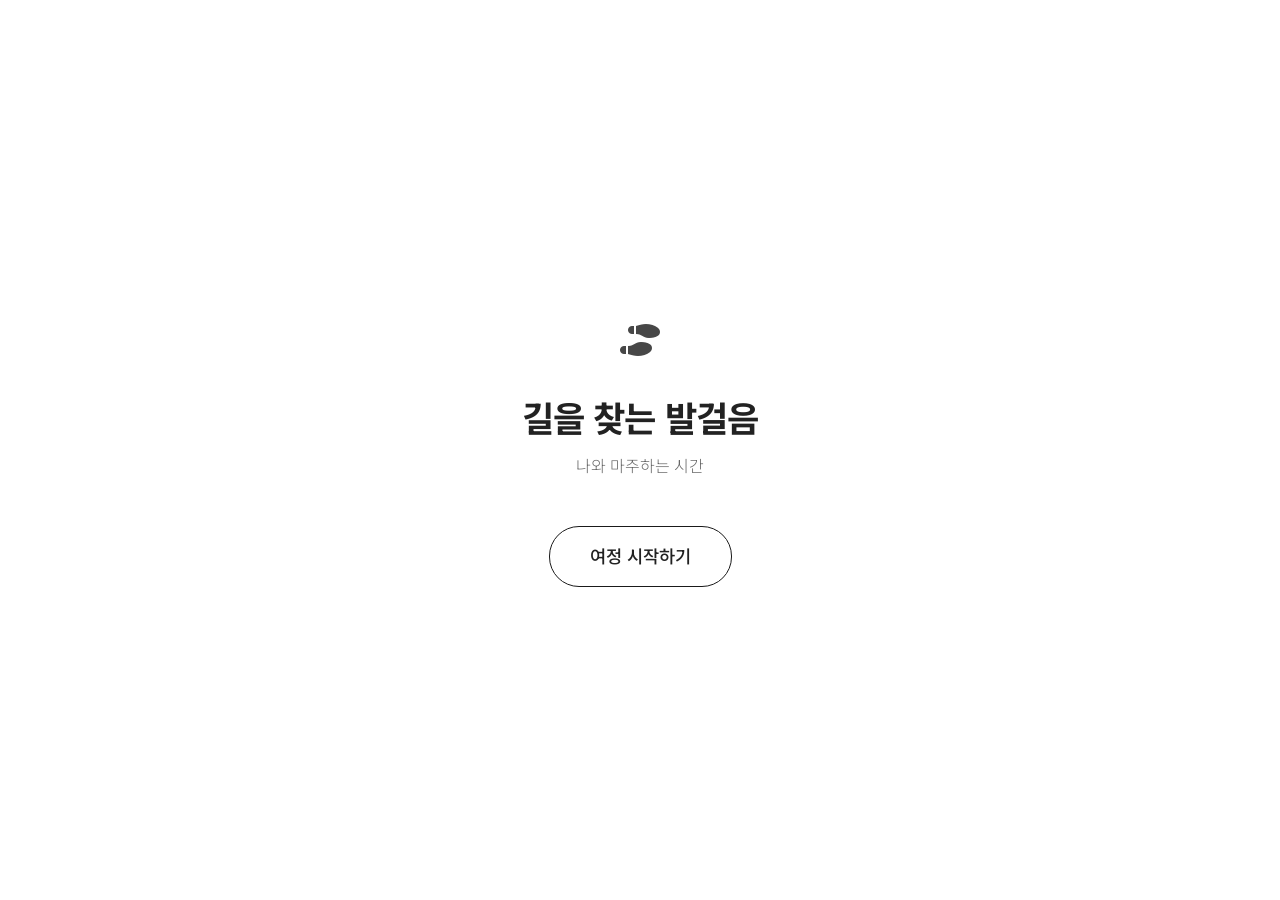
==== index.html @ 8bdef728 "first commit" ====
<!DOCTYPE html>
<html lang="ko">
<head>
    <meta charset="UTF-8">
    <meta name="viewport" content="width=device-width, initial-scale=1.0">
    <title>길을 찾는 발걸음</title>
    <link href="https://fonts.googleapis.com/css2?family=Noto+Sans+KR:wght@300;500;700&display=swap" rel="stylesheet">
    <link rel="stylesheet" href="https://cdnjs.cloudflare.com/ajax/libs/font-awesome/6.4.0/css/all.min.css">
    <link rel="stylesheet" href="assets/css/common.css">
    <link rel="stylesheet" href="assets/css/index.css">
</head>
<body>
    <div class="container">
        <header class="hero">
            <div class="icon-box">
                <i class="fa-solid fa-shoe-prints"></i>
            </div>
            <h1 class="title">길을 찾는 발걸음</h1>
            <p class="subtitle">나와 마주하는 시간</p>
        </header>

        <main class="action-area">
            <a href="main.html" class="btn-start">여정 시작하기</a>
        </main>
    </div>
</body>
</html>
---- assets/css/common.css ----
/* 기본 초기화 */
* {
    margin: 0;
    padding: 0;
    box-sizing: border-box;
}

body {
    font-family: 'Noto Sans KR', sans-serif;
    background-color: #ffffff; /* 순백색 */
    color: #222222; /* 진회색 */
    line-height: 1.6;
    display: flex;
    justify-content: center;
    align-items: center;
    min-height: 100vh;
    overflow: hidden; /* 대문은 스크롤 방지 */
}

a {
    text-decoration: none;
    color: inherit;
}

/* 모바일 탭 하이라이트 제거 (깔끔한 터치감) */
button, a {
    -webkit-tap-highlight-color: transparent;
}
---- assets/css/index.css ----
.container {
    text-align: center;
    width: 100%;
    max-width: 400px;
    padding: 20px;
}

.icon-box {
    font-size: 2rem;
    color: #1a1a1a;
    margin-bottom: 1.5rem;
    opacity: 0.8;
}

.title {
    font-size: 2.2rem;
    font-weight: 700;
    letter-spacing: -0.05rem;
    margin-bottom: 0.5rem;
}

.subtitle {
    font-size: 1rem;
    color: #666666;
    font-weight: 300;
    margin-bottom: 3rem;
}

.btn-start {
    display: inline-block;
    padding: 15px 40px;
    border: 1.5px solid #1a1a1a;
    border-radius: 30px; /* 부드러운 곡률 */
    font-size: 1.1rem;
    font-weight: 500;
    transition: all 0.2s ease-in-out; /* 현대적인 짧은 전환 */
}

/* PC용 Hover */
@media (hover: hover) {
    .btn-start:hover {
        background-color: #1a1a1a;
        color: #ffffff;
    }
}

/* 모바일용 Active (터치 시 반응) */
.btn-start:active {
    background-color: #1a1a1a;
    color: #ffffff;
    transform: scale(0.96); /* 살짝 눌리는 느낌 */
}
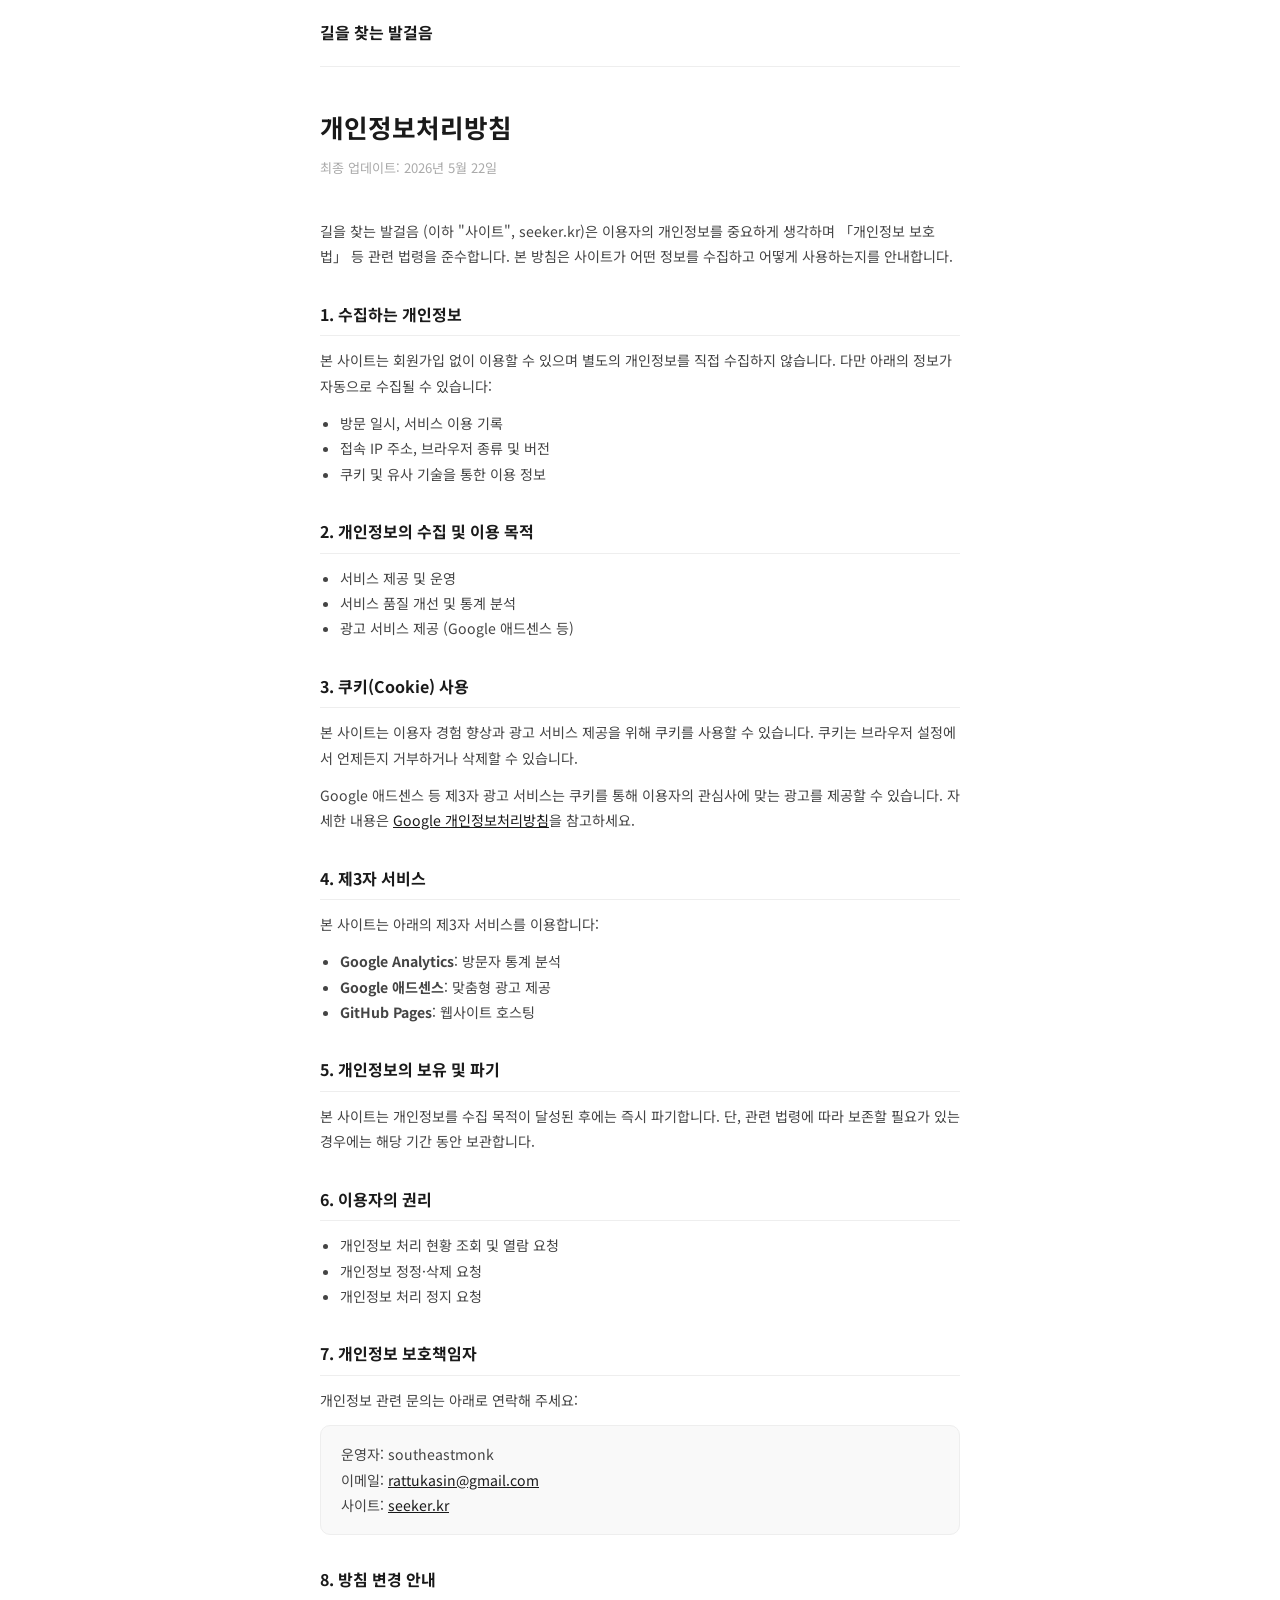
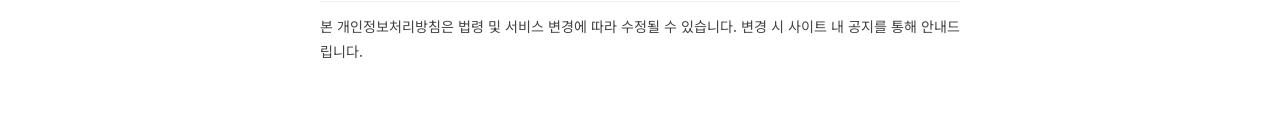
==== commit 56b4b6b6: "SEO 메타태그 전체 추가" ====
--- a/index.html
+++ b/index.html
@@ -1,27 +1,141 @@
 <!DOCTYPE html>
 <html lang="ko">
 <head>
-    <meta charset="UTF-8">
-    <meta name="viewport" content="width=device-width, initial-scale=1.0">
-    <title>길을 찾는 발걸음</title>
-    <link href="https://fonts.googleapis.com/css2?family=Noto+Sans+KR:wght@300;500;700&display=swap" rel="stylesheet">
-    <link rel="stylesheet" href="https://cdnjs.cloudflare.com/ajax/libs/font-awesome/6.4.0/css/all.min.css">
-    <link rel="stylesheet" href="assets/css/common.css">
-    <link rel="stylesheet" href="assets/css/index.css">
+  <meta charset="UTF-8">
+  <meta name="viewport" content="width=device-width, initial-scale=1.0">
+  <title>개인정보처리방침 — 길을 찾는 발걸음</title>
+  <link href="https://fonts.googleapis.com/css2?family=Noto+Sans+KR:wght@300;400;500;700&display=swap" rel="stylesheet">
+  <style>
+    * { box-sizing: border-box; margin: 0; padding: 0; }
+    body {
+      font-family: 'Noto Sans KR', sans-serif;
+      background: #ffffff;
+      color: #222222;
+      line-height: 1.6;
+    }
+    .wrap {
+      max-width: 680px;
+      margin: 0 auto;
+      padding: 0 20px 60px;
+    }
+    .header {
+      padding: 20px 0;
+      border-bottom: 1px solid #eeeeee;
+      margin-bottom: 40px;
+    }
+    .header a {
+      font-size: 1rem;
+      font-weight: 700;
+      color: #1a1a1a;
+      text-decoration: none;
+    }
+    h1 {
+      font-size: 1.6rem;
+      font-weight: 700;
+      color: #1a1a1a;
+      margin-bottom: 8px;
+    }
+    .updated {
+      font-size: 0.82rem;
+      color: #aaaaaa;
+      margin-bottom: 40px;
+    }
+    h2 {
+      font-size: 1rem;
+      font-weight: 700;
+      color: #1a1a1a;
+      margin: 32px 0 12px;
+      padding-bottom: 8px;
+      border-bottom: 1px solid #eeeeee;
+    }
+    p {
+      font-size: 0.88rem;
+      color: #444444;
+      line-height: 1.8;
+      margin-bottom: 12px;
+    }
+    ul {
+      padding-left: 20px;
+      margin-bottom: 12px;
+    }
+    ul li {
+      font-size: 0.88rem;
+      color: #444444;
+      line-height: 1.8;
+    }
+    .contact-box {
+      background: #f9f9f9;
+      border: 1px solid #eeeeee;
+      border-radius: 10px;
+      padding: 16px 20px;
+      margin-top: 12px;
+    }
+    .contact-box p { margin: 0; }
+    a { color: #1a1a1a; }
+  </style>
 </head>
 <body>
-    <div class="container">
-        <header class="hero">
-            <div class="icon-box">
-                <i class="fa-solid fa-shoe-prints"></i>
-            </div>
-            <h1 class="title">길을 찾는 발걸음</h1>
-            <p class="subtitle">나와 마주하는 시간</p>
-        </header>
+<div class="wrap">
 
-        <main class="action-area">
-            <a href="main.html" class="btn-start">여정 시작하기</a>
-        </main>
-    </div>
+  <div class="header">
+    <a href="/main.html">길을 찾는 발걸음</a>
+  </div>
+
+  <h1>개인정보처리방침</h1>
+  <p class="updated">최종 업데이트: 2026년 5월 22일</p>
+
+  <p>길을 찾는 발걸음 (이하 "사이트", seeker.kr)은 이용자의 개인정보를 중요하게 생각하며 「개인정보 보호법」 등 관련 법령을 준수합니다. 본 방침은 사이트가 어떤 정보를 수집하고 어떻게 사용하는지를 안내합니다.</p>
+
+  <h2>1. 수집하는 개인정보</h2>
+  <p>본 사이트는 회원가입 없이 이용할 수 있으며 별도의 개인정보를 직접 수집하지 않습니다. 다만 아래의 정보가 자동으로 수집될 수 있습니다:</p>
+  <ul>
+    <li>방문 일시, 서비스 이용 기록</li>
+    <li>접속 IP 주소, 브라우저 종류 및 버전</li>
+    <li>쿠키 및 유사 기술을 통한 이용 정보</li>
+  </ul>
+
+  <h2>2. 개인정보의 수집 및 이용 목적</h2>
+  <ul>
+    <li>서비스 제공 및 운영</li>
+    <li>서비스 품질 개선 및 통계 분석</li>
+    <li>광고 서비스 제공 (Google 애드센스 등)</li>
+  </ul>
+
+  <h2>3. 쿠키(Cookie) 사용</h2>
+  <p>본 사이트는 이용자 경험 향상과 광고 서비스 제공을 위해 쿠키를 사용할 수 있습니다. 쿠키는 브라우저 설정에서 언제든지 거부하거나 삭제할 수 있습니다.</p>
+  <p>Google 애드센스 등 제3자 광고 서비스는 쿠키를 통해 이용자의 관심사에 맞는 광고를 제공할 수 있습니다. 자세한 내용은 <a href="https://policies.google.com/privacy" target="_blank">Google 개인정보처리방침</a>을 참고하세요.</p>
+
+  <h2>4. 제3자 서비스</h2>
+  <p>본 사이트는 아래의 제3자 서비스를 이용합니다:</p>
+  <ul>
+    <li><strong>Google Analytics</strong>: 방문자 통계 분석</li>
+    <li><strong>Google 애드센스</strong>: 맞춤형 광고 제공</li>
+    <li><strong>GitHub Pages</strong>: 웹사이트 호스팅</li>
+  </ul>
+
+  <h2>5. 개인정보의 보유 및 파기</h2>
+  <p>본 사이트는 개인정보를 수집 목적이 달성된 후에는 즉시 파기합니다. 단, 관련 법령에 따라 보존할 필요가 있는 경우에는 해당 기간 동안 보관합니다.</p>
+
+  <h2>6. 이용자의 권리</h2>
+  <ul>
+    <li>개인정보 처리 현황 조회 및 열람 요청</li>
+    <li>개인정보 정정·삭제 요청</li>
+    <li>개인정보 처리 정지 요청</li>
+  </ul>
+
+  <h2>7. 개인정보 보호책임자</h2>
+  <p>개인정보 관련 문의는 아래로 연락해 주세요:</p>
+  <div class="contact-box">
+    <p>
+      운영자: southeastmonk<br>
+      이메일: <a href="mailto:rattukasin@gmail.com">rattukasin@gmail.com</a><br>
+      사이트: <a href="https://seeker.kr">seeker.kr</a>
+    </p>
+  </div>
+
+  <h2>8. 방침 변경 안내</h2>
+  <p>본 개인정보처리방침은 법령 및 서비스 변경에 따라 수정될 수 있습니다. 변경 시 사이트 내 공지를 통해 안내드립니다.</p>
+
+</div>
 </body>
-</html>+</html>
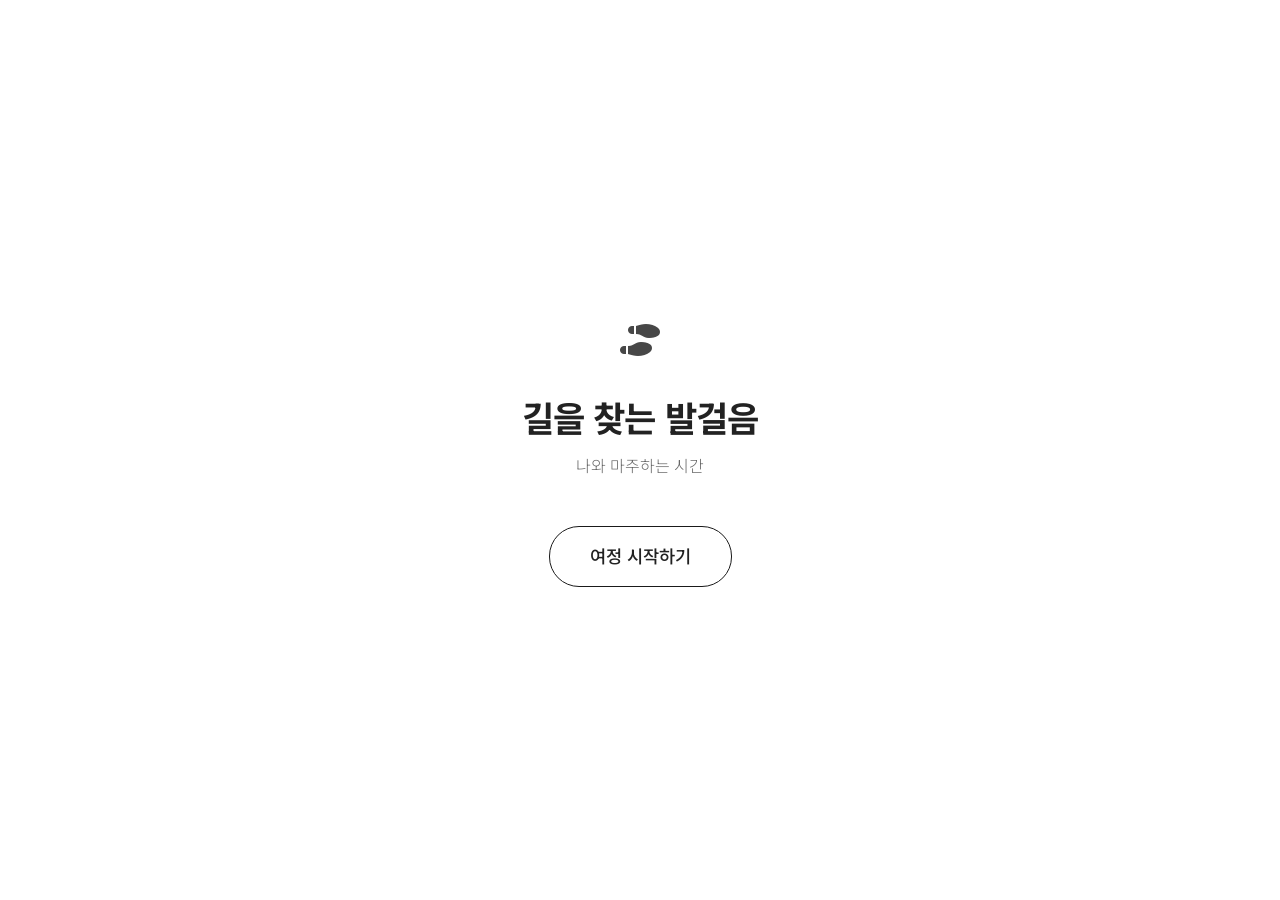
==== commit bc6e5142: "SEO 메타태그 전체 추가" ====
--- a/index.html
+++ b/index.html
@@ -1,141 +1,48 @@
 <!DOCTYPE html>
 <html lang="ko">
 <head>
-  <meta charset="UTF-8">
-  <meta name="viewport" content="width=device-width, initial-scale=1.0">
-  <title>개인정보처리방침 — 길을 찾는 발걸음</title>
-  <link href="https://fonts.googleapis.com/css2?family=Noto+Sans+KR:wght@300;400;500;700&display=swap" rel="stylesheet">
-  <style>
-    * { box-sizing: border-box; margin: 0; padding: 0; }
-    body {
-      font-family: 'Noto Sans KR', sans-serif;
-      background: #ffffff;
-      color: #222222;
-      line-height: 1.6;
-    }
-    .wrap {
-      max-width: 680px;
-      margin: 0 auto;
-      padding: 0 20px 60px;
-    }
-    .header {
-      padding: 20px 0;
-      border-bottom: 1px solid #eeeeee;
-      margin-bottom: 40px;
-    }
-    .header a {
-      font-size: 1rem;
-      font-weight: 700;
-      color: #1a1a1a;
-      text-decoration: none;
-    }
-    h1 {
-      font-size: 1.6rem;
-      font-weight: 700;
-      color: #1a1a1a;
-      margin-bottom: 8px;
-    }
-    .updated {
-      font-size: 0.82rem;
-      color: #aaaaaa;
-      margin-bottom: 40px;
-    }
-    h2 {
-      font-size: 1rem;
-      font-weight: 700;
-      color: #1a1a1a;
-      margin: 32px 0 12px;
-      padding-bottom: 8px;
-      border-bottom: 1px solid #eeeeee;
-    }
-    p {
-      font-size: 0.88rem;
-      color: #444444;
-      line-height: 1.8;
-      margin-bottom: 12px;
-    }
-    ul {
-      padding-left: 20px;
-      margin-bottom: 12px;
-    }
-    ul li {
-      font-size: 0.88rem;
-      color: #444444;
-      line-height: 1.8;
-    }
-    .contact-box {
-      background: #f9f9f9;
-      border: 1px solid #eeeeee;
-      border-radius: 10px;
-      padding: 16px 20px;
-      margin-top: 12px;
-    }
-    .contact-box p { margin: 0; }
-    a { color: #1a1a1a; }
-  </style>
+    <meta charset="UTF-8">
+    <meta name="viewport" content="width=device-width, initial-scale=1.0">
+    <title>길을 찾는 발걸음 — 나와 마주하는 시간</title>
+
+    <!-- SEO 기본 -->
+    <meta name="description" content="나와 마주하는 시간. 사주 만세력, 궁합, 심리 콘텐츠로 나를 탐구하는 공간입니다.">
+    <meta name="keywords" content="길을 찾는 발걸음, 사주, 만세력, 궁합, 사주풀이, 무료만세력, seeker">
+    <meta name="author" content="southeastmonk">
+    <meta name="robots" content="index, follow">
+    <link rel="canonical" href="https://seeker.kr/">
+
+    <!-- OG 태그 (카카오/SNS 공유) -->
+    <meta property="og:type" content="website">
+    <meta property="og:title" content="길을 찾는 발걸음 — 나와 마주하는 시간">
+    <meta property="og:description" content="사주 만세력, 궁합, 심리 콘텐츠로 나를 탐구하는 공간입니다.">
+    <meta property="og:url" content="https://seeker.kr/">
+    <meta property="og:site_name" content="길을 찾는 발걸음">
+    <meta property="og:locale" content="ko_KR">
+
+    <!-- 트위터 카드 -->
+    <meta name="twitter:card" content="summary">
+    <meta name="twitter:title" content="길을 찾는 발걸음 — 나와 마주하는 시간">
+    <meta name="twitter:description" content="사주 만세력, 궁합, 심리 콘텐츠로 나를 탐구하는 공간입니다.">
+
+    <link href="https://fonts.googleapis.com/css2?family=Noto+Sans+KR:wght@300;500;700&display=swap" rel="stylesheet">
+    <link rel="stylesheet" href="https://cdnjs.cloudflare.com/ajax/libs/font-awesome/6.4.0/css/all.min.css">
+    <link rel="stylesheet" href="assets/css/common.css">
+    <link rel="stylesheet" href="assets/css/index.css">
 </head>
 <body>
-<div class="wrap">
+    <div class="container">
+        <header class="hero">
+            <div class="icon-box">
+                <i class="fa-solid fa-shoe-prints"></i>
+            </div>
+            <h1 class="title">길을 찾는 발걸음</h1>
+            <p class="subtitle">나와 마주하는 시간</p>
+        </header>
 
-  <div class="header">
-    <a href="/main.html">길을 찾는 발걸음</a>
-  </div>
-
-  <h1>개인정보처리방침</h1>
-  <p class="updated">최종 업데이트: 2026년 5월 22일</p>
-
-  <p>길을 찾는 발걸음 (이하 "사이트", seeker.kr)은 이용자의 개인정보를 중요하게 생각하며 「개인정보 보호법」 등 관련 법령을 준수합니다. 본 방침은 사이트가 어떤 정보를 수집하고 어떻게 사용하는지를 안내합니다.</p>
-
-  <h2>1. 수집하는 개인정보</h2>
-  <p>본 사이트는 회원가입 없이 이용할 수 있으며 별도의 개인정보를 직접 수집하지 않습니다. 다만 아래의 정보가 자동으로 수집될 수 있습니다:</p>
-  <ul>
-    <li>방문 일시, 서비스 이용 기록</li>
-    <li>접속 IP 주소, 브라우저 종류 및 버전</li>
-    <li>쿠키 및 유사 기술을 통한 이용 정보</li>
-  </ul>
-
-  <h2>2. 개인정보의 수집 및 이용 목적</h2>
-  <ul>
-    <li>서비스 제공 및 운영</li>
-    <li>서비스 품질 개선 및 통계 분석</li>
-    <li>광고 서비스 제공 (Google 애드센스 등)</li>
-  </ul>
-
-  <h2>3. 쿠키(Cookie) 사용</h2>
-  <p>본 사이트는 이용자 경험 향상과 광고 서비스 제공을 위해 쿠키를 사용할 수 있습니다. 쿠키는 브라우저 설정에서 언제든지 거부하거나 삭제할 수 있습니다.</p>
-  <p>Google 애드센스 등 제3자 광고 서비스는 쿠키를 통해 이용자의 관심사에 맞는 광고를 제공할 수 있습니다. 자세한 내용은 <a href="https://policies.google.com/privacy" target="_blank">Google 개인정보처리방침</a>을 참고하세요.</p>
-
-  <h2>4. 제3자 서비스</h2>
-  <p>본 사이트는 아래의 제3자 서비스를 이용합니다:</p>
-  <ul>
-    <li><strong>Google Analytics</strong>: 방문자 통계 분석</li>
-    <li><strong>Google 애드센스</strong>: 맞춤형 광고 제공</li>
-    <li><strong>GitHub Pages</strong>: 웹사이트 호스팅</li>
-  </ul>
-
-  <h2>5. 개인정보의 보유 및 파기</h2>
-  <p>본 사이트는 개인정보를 수집 목적이 달성된 후에는 즉시 파기합니다. 단, 관련 법령에 따라 보존할 필요가 있는 경우에는 해당 기간 동안 보관합니다.</p>
-
-  <h2>6. 이용자의 권리</h2>
-  <ul>
-    <li>개인정보 처리 현황 조회 및 열람 요청</li>
-    <li>개인정보 정정·삭제 요청</li>
-    <li>개인정보 처리 정지 요청</li>
-  </ul>
-
-  <h2>7. 개인정보 보호책임자</h2>
-  <p>개인정보 관련 문의는 아래로 연락해 주세요:</p>
-  <div class="contact-box">
-    <p>
-      운영자: southeastmonk<br>
-      이메일: <a href="mailto:rattukasin@gmail.com">rattukasin@gmail.com</a><br>
-      사이트: <a href="https://seeker.kr">seeker.kr</a>
-    </p>
-  </div>
-
-  <h2>8. 방침 변경 안내</h2>
-  <p>본 개인정보처리방침은 법령 및 서비스 변경에 따라 수정될 수 있습니다. 변경 시 사이트 내 공지를 통해 안내드립니다.</p>
-
-</div>
+        <main class="action-area">
+            <a href="main.html" class="btn-start">여정 시작하기</a>
+        </main>
+    </div>
 </body>
 </html>
--- a/assets/css/common.css
+++ b/assets/css/common.css
@@ -0,0 +1,42 @@
+/* 기본 초기화 */
+* {
+    margin: 0;
+    padding: 0;
+    box-sizing: border-box;
+}
+
+/* ── 오행 색상 변수 (전체 공통) ── */
+:root {
+  --wood:     #2d6a4f;
+  --fire:     #c0392b;
+  --earth:    #8a6020;
+  --metal:    #555555;
+  --water:    #1a3d7a;
+  --wood-bg:  #f0f7f3;
+  --fire-bg:  #fff5f4;
+  --earth-bg: #fdf8f0;
+  --metal-bg: #f5f5f5;
+  --water-bg: #f0f4fa;
+}
+
+body {
+    font-family: 'Noto Sans KR', sans-serif;
+    background-color: #ffffff; /* 순백색 */
+    color: #222222; /* 진회색 */
+    line-height: 1.6;
+    display: flex;
+    justify-content: center;
+    align-items: center;
+    min-height: 100vh;
+    overflow: hidden; /* 대문은 스크롤 방지 */
+}
+
+a {
+    text-decoration: none;
+    color: inherit;
+}
+
+/* 모바일 탭 하이라이트 제거 (깔끔한 터치감) */
+button, a {
+    -webkit-tap-highlight-color: transparent;
+}
--- a/assets/css/index.css
+++ b/assets/css/index.css
@@ -0,0 +1,52 @@
+.container {
+    text-align: center;
+    width: 100%;
+    max-width: 400px;
+    padding: 20px;
+}
+
+.icon-box {
+    font-size: 2rem;
+    color: #1a1a1a;
+    margin-bottom: 1.5rem;
+    opacity: 0.8;
+}
+
+.title {
+    font-size: 2.2rem;
+    font-weight: 700;
+    letter-spacing: -0.05rem;
+    margin-bottom: 0.5rem;
+}
+
+.subtitle {
+    font-size: 1rem;
+    color: #666666;
+    font-weight: 300;
+    margin-bottom: 3rem;
+}
+
+.btn-start {
+    display: inline-block;
+    padding: 15px 40px;
+    border: 1.5px solid #1a1a1a;
+    border-radius: 30px; /* 부드러운 곡률 */
+    font-size: 1.1rem;
+    font-weight: 500;
+    transition: all 0.2s ease-in-out; /* 현대적인 짧은 전환 */
+}
+
+/* PC용 Hover */
+@media (hover: hover) {
+    .btn-start:hover {
+        background-color: #1a1a1a;
+        color: #ffffff;
+    }
+}
+
+/* 모바일용 Active (터치 시 반응) */
+.btn-start:active {
+    background-color: #1a1a1a;
+    color: #ffffff;
+    transform: scale(0.96); /* 살짝 눌리는 느낌 */
+}
